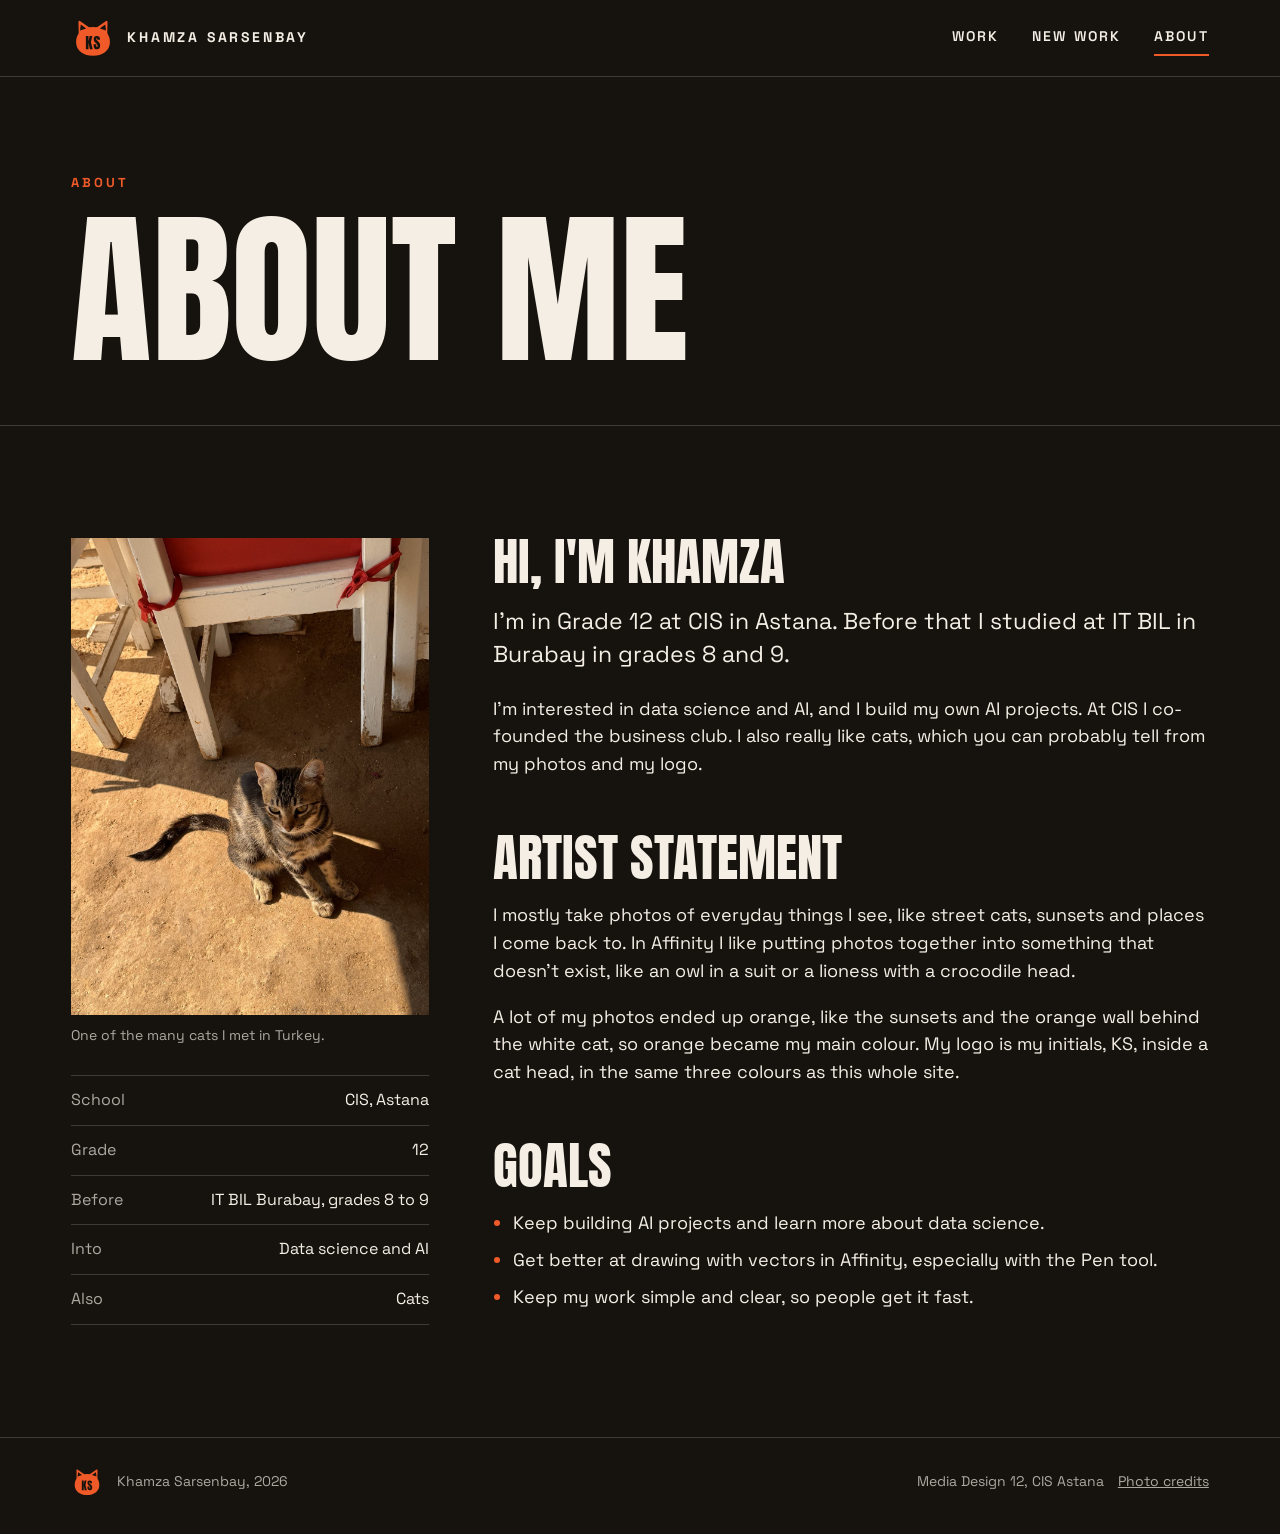
==== about.html @ 02a17161 "Personal branding website: Khamza Sarsenbay portfolio Co-Authored-By: Claude Opus 5.5 <noreply@anthr" ====
<!doctype html>
<html lang="en">
<head>
<meta charset="utf-8">
<meta name="viewport" content="width=device-width, initial-scale=1">
<title>About | Khamza Sarsenbay</title>
<meta name="description" content="About Khamza Sarsenbay.">
<link rel="icon" type="image/png" href="assets/logo/favicon-64.png">
<link rel="apple-touch-icon" href="assets/logo/apple-touch-icon.png">
<link rel="preload" href="assets/fonts/Anton-Regular.ttf" as="font" type="font/ttf" crossorigin>
<link rel="stylesheet" href="assets/style.css">
</head>
<body>
<header class="site-header">
  <div class="wrap">
    <a class="brand" href="index.html" aria-label="Khamza Sarsenbay, home"><img src="assets/logo/logo-primary.svg" alt="KS logo" width="44" height="44"><span>Khamza Sarsenbay</span></a>
    <nav class="nav" aria-label="Main"><a href="work.html">Work</a><a href="new-work.html">New work</a><a href="about.html" aria-current="page">About</a></nav>
  </div>
</header>
<main>

<section class="page-head">
  <div class="wrap">
    <p class="eyebrow">About</p>
    <h1>About me</h1>
  </div>
</section>
<section class="section about">
  <div class="wrap">
    <div>
      <img src="assets/img/ps-tabby.jpg" alt="A tabby kitten sitting in the sun next to a chair" loading="lazy">
      <p class="caption">One of the many cats I met in Turkey.</p>
      <ul class="facts" style="margin-top:28px">
        <li><span>School</span><span>CIS, Astana</span></li>
        <li><span>Grade</span><span>12</span></li>
        <li><span>Before</span><span>IT BIL Burabay, grades 8 to 9</span></li>
        <li><span>Into</span><span>Data science and AI</span></li>
        <li><span>Also</span><span>Cats</span></li>
      </ul>
    </div>
    <div>
      <div class="block">
        <h2>Hi, I'm Khamza</h2>
        <p class="lead">I'm in Grade 12 at CIS in Astana. Before that I studied at IT BIL in Burabay in grades 8 and 9.</p>
        <p>I'm interested in data science and AI, and I build my own AI projects. At CIS I co-founded the business club. I also really like cats, which you can probably tell from my photos and my logo.</p>
      </div>
      <div class="block">
        <h2>Artist statement</h2>
        <p>I mostly take photos of everyday things I see, like street cats, sunsets and places I come back to. In Affinity I like putting photos together into something that doesn't exist, like an owl in a suit or a lioness with a crocodile head.</p>
        <p>A lot of my photos ended up orange, like the sunsets and the orange wall behind the white cat, so orange became my main colour. My logo is my initials, KS, inside a cat head, in the same three colours as this whole site.</p>
      </div>
      <div class="block">
        <h2>Goals</h2>
        <ul>
          <li>Keep building AI projects and learn more about data science.</li>
          <li>Get better at drawing with vectors in Affinity, especially with the Pen tool.</li>
          <li>Keep my work simple and clear, so people get it fast.</li>
        </ul>
      </div>
    </div>
  </div>
</section>

</main>
<footer class="site-footer">
  <div class="wrap">
    <img src="assets/logo/logo-primary.svg" alt="" width="32" height="32">
    <span>Khamza Sarsenbay, 2026</span>
    <span class="spacer"></span>
    <span>Media Design 12, CIS Astana</span>
    <a href="credits.html">Photo credits</a>
  </div>
</footer>
</body>
</html>
---- assets/style.css ----
/* Khamza Sarsenbay - one stylesheet for every page.
   Brand: ink #16130F, sunset orange #F05A28, cream #F4EEE4. Fonts: Anton (titles), Space Grotesk (text). */

@font-face { font-family: "Anton"; src: url("fonts/Anton-Regular.ttf") format("truetype"); font-display: swap; }
@font-face { font-family: "Space Grotesk"; src: url("fonts/SpaceGrotesk.ttf") format("truetype"); font-weight: 300 700; font-display: swap; }

:root {
  --ink: #16130F;
  --ink-2: #221D18;
  --orange: #F05A28;
  --cream: #F4EEE4;
  --muted: rgba(244, 238, 228, .68);
  --line: rgba(244, 238, 228, .18);
  --gutter: clamp(16px, 4vw, 56px);
  --max: 1240px;
}

* { box-sizing: border-box; }
html { -webkit-text-size-adjust: 100%; }
body {
  margin: 0;
  background: var(--ink);
  color: var(--cream);
  font-family: "Space Grotesk", system-ui, sans-serif;
  font-size: 18px;
  line-height: 1.55;
}
img { max-width: 100%; height: auto; display: block; }
a { color: inherit; }
::selection { background: var(--orange); color: var(--ink); }

.wrap { max-width: var(--max); margin: 0 auto; padding: 0 var(--gutter); }

/* ---------- header ---------- */
.site-header { border-bottom: 1px solid var(--line); }
.site-header .wrap { display: flex; align-items: center; justify-content: space-between; gap: 16px; min-height: 76px; flex-wrap: wrap; }
.brand { display: flex; align-items: center; gap: 12px; text-decoration: none; }
.brand img { width: 44px; height: 44px; }
.brand span { font-weight: 700; font-size: 14px; letter-spacing: .2em; text-transform: uppercase; }
.nav { display: flex; gap: clamp(14px, 3vw, 32px); }
.nav a { text-decoration: none; font-weight: 600; font-size: 14px; letter-spacing: .16em; text-transform: uppercase; padding: 6px 0; border-bottom: 2px solid transparent; }
.nav a:hover { color: var(--orange); }
.nav a[aria-current="page"] { border-bottom-color: var(--orange); }

/* ---------- type ---------- */
h1, h2, h3, .display { font-family: "Anton", Impact, sans-serif; font-weight: 400; line-height: .95; margin: 0; text-transform: uppercase; }
h1 { font-size: clamp(64px, 13vw, 176px); }
h2 { font-size: clamp(40px, 6.4vw, 84px); }
h3 { font-size: clamp(28px, 3.4vw, 40px); line-height: 1; }
.eyebrow { font-weight: 700; font-size: 13px; letter-spacing: .22em; text-transform: uppercase; color: var(--orange); margin: 0 0 18px; }
.lead { font-size: clamp(19px, 2vw, 23px); line-height: 1.45; max-width: 34em; }
.muted { color: var(--muted); }
.accent { color: var(--orange); }
p { margin: 0 0 1em; }

/* ---------- buttons ---------- */
.btns { display: flex; flex-wrap: wrap; gap: 12px; margin-top: 28px; }
.btn { display: inline-block; text-decoration: none; font-weight: 700; font-size: 14px; letter-spacing: .14em; text-transform: uppercase;
       padding: 14px 22px; background: var(--orange); color: var(--ink); border: 2px solid var(--orange); }
.btn:hover { background: var(--cream); border-color: var(--cream); }
.btn.ghost { background: transparent; color: var(--cream); border-color: var(--line); }
.btn.ghost:hover { border-color: var(--orange); color: var(--orange); }

/* ---------- sections ---------- */
.section { padding: clamp(56px, 9vw, 112px) 0; }
.section + .section { border-top: 1px solid var(--line); }
.page-head { padding: clamp(48px, 8vw, 96px) 0 clamp(32px, 5vw, 56px); border-bottom: 1px solid var(--line); }
.page-head .lead { margin-top: 22px; }

/* home hero */
.hero .wrap { display: grid; grid-template-columns: 1.25fr .75fr; gap: clamp(28px, 5vw, 72px); align-items: end; }
.hero h1 .accent { display: block; }
.hero figure { margin: 0; }
.hero figcaption, .caption { font-size: 14px; color: var(--muted); margin-top: 10px; }

/* card grid */
.cards { display: grid; grid-template-columns: repeat(3, 1fr); gap: clamp(16px, 2.4vw, 32px); margin-top: 40px; }
.card { text-decoration: none; display: block; }
.card .thumb { aspect-ratio: 4 / 3; overflow: hidden; background: var(--ink-2); }
.card .thumb img { width: 100%; height: 100%; object-fit: cover; transition: transform .4s ease; }
.card:hover .thumb img { transform: scale(1.04); }
.card .num { font-family: "Anton"; color: var(--orange); font-size: 22px; margin-top: 14px; display: block; }
.card h3 { font-size: 26px; margin-top: 4px; }
.card p { font-size: 15px; color: var(--muted); margin: 6px 0 0; }

/* project blocks (work page) */
.project .wrap { display: grid; grid-template-columns: 5fr 7fr; gap: clamp(24px, 4vw, 64px); align-items: start; }
.project .text { position: sticky; top: 24px; }
.project .num { font-family: "Anton"; color: var(--orange); font-size: 28px; display: block; margin-bottom: 8px; }
.project h2 { margin-bottom: 20px; }
.project .tag { font-weight: 700; font-size: 12px; letter-spacing: .2em; text-transform: uppercase; color: var(--muted); margin-bottom: 18px; }
.media { display: grid; gap: 16px; }
.media.two { grid-template-columns: 1fr 1fr; }
.media.three { grid-template-columns: repeat(3, 1fr); }
.media.four { grid-template-columns: repeat(4, 1fr); }
.media figure { margin: 0; }
.media.four figure img { aspect-ratio: 3 / 4; object-fit: cover; width: 100%; }
.media a { display: block; }

/* new work */
.feature .wrap { display: grid; grid-template-columns: 7fr 5fr; gap: clamp(24px, 4vw, 64px); align-items: start; }
.feature img { box-shadow: 0 30px 80px rgba(0, 0, 0, .45); }
.swatches { display: flex; gap: 10px; margin: 18px 0 26px; flex-wrap: wrap; }
.swatch { display: flex; align-items: center; gap: 8px; font-size: 13px; color: var(--muted); }
.swatch i { width: 26px; height: 26px; border: 1px solid var(--line); display: inline-block; }

/* about */
.about .wrap { display: grid; grid-template-columns: 4fr 8fr; gap: clamp(24px, 5vw, 80px); }
.about h2 { font-size: clamp(32px, 4vw, 52px); margin-bottom: 18px; }
.about .block + .block { margin-top: 56px; }
.about ul { padding-left: 1.1em; margin: 0; }
.about li { margin-bottom: .5em; }
.about li::marker { color: var(--orange); }
.facts { list-style: none; padding: 0 !important; border-top: 1px solid var(--line); }
.facts li { display: flex; justify-content: space-between; gap: 16px; padding: 12px 0; border-bottom: 1px solid var(--line); margin: 0 !important; font-size: 16px; }
.facts li span:first-child { color: var(--muted); }

/* credits */
.credits { font-size: 15px; color: var(--muted); columns: 2; column-gap: 48px; padding-left: 1.1em; }
.credits li { break-inside: avoid; margin-bottom: 8px; }

/* footer */
.site-footer { border-top: 1px solid var(--line); padding: 28px 0 36px; font-size: 14px; color: var(--muted); }
.site-footer .wrap { display: flex; align-items: center; gap: 14px; flex-wrap: wrap; }
.site-footer img { width: 32px; height: 32px; }
.site-footer .spacer { flex: 1; }
.site-footer a { color: var(--muted); }
.site-footer a:hover { color: var(--orange); }

/* ---------- small screens ---------- */
@media (max-width: 900px) {
  .hero .wrap, .project .wrap, .feature .wrap, .about .wrap { grid-template-columns: 1fr; }
  .project .text { position: static; }
  .cards { grid-template-columns: 1fr 1fr; }
  .media.four { grid-template-columns: 1fr 1fr; }
  .credits { columns: 1; }
}
@media (max-width: 560px) {
  body { font-size: 17px; }
  .cards { grid-template-columns: 1fr; }
  .media.two, .media.three { grid-template-columns: 1fr; }
  .brand span { font-size: 12px; letter-spacing: .14em; }
  .nav a { font-size: 12px; letter-spacing: .1em; }
}
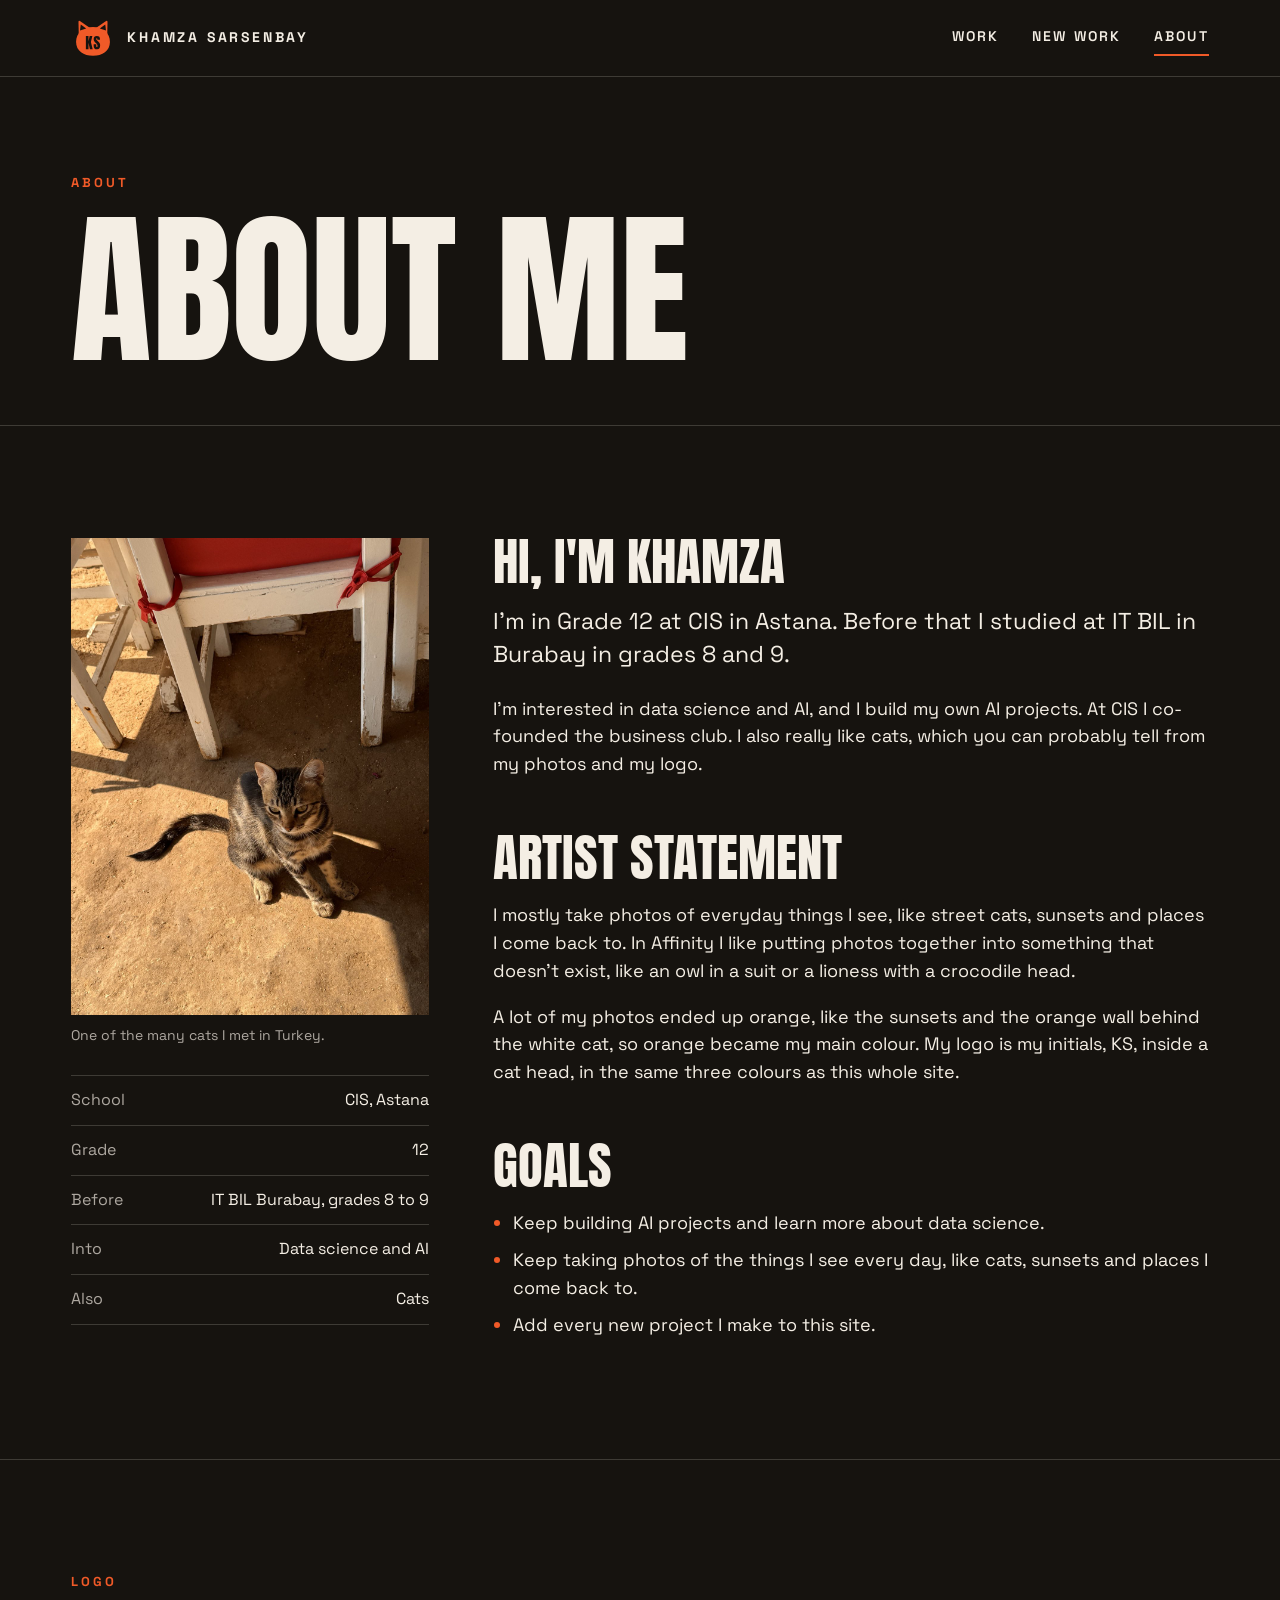
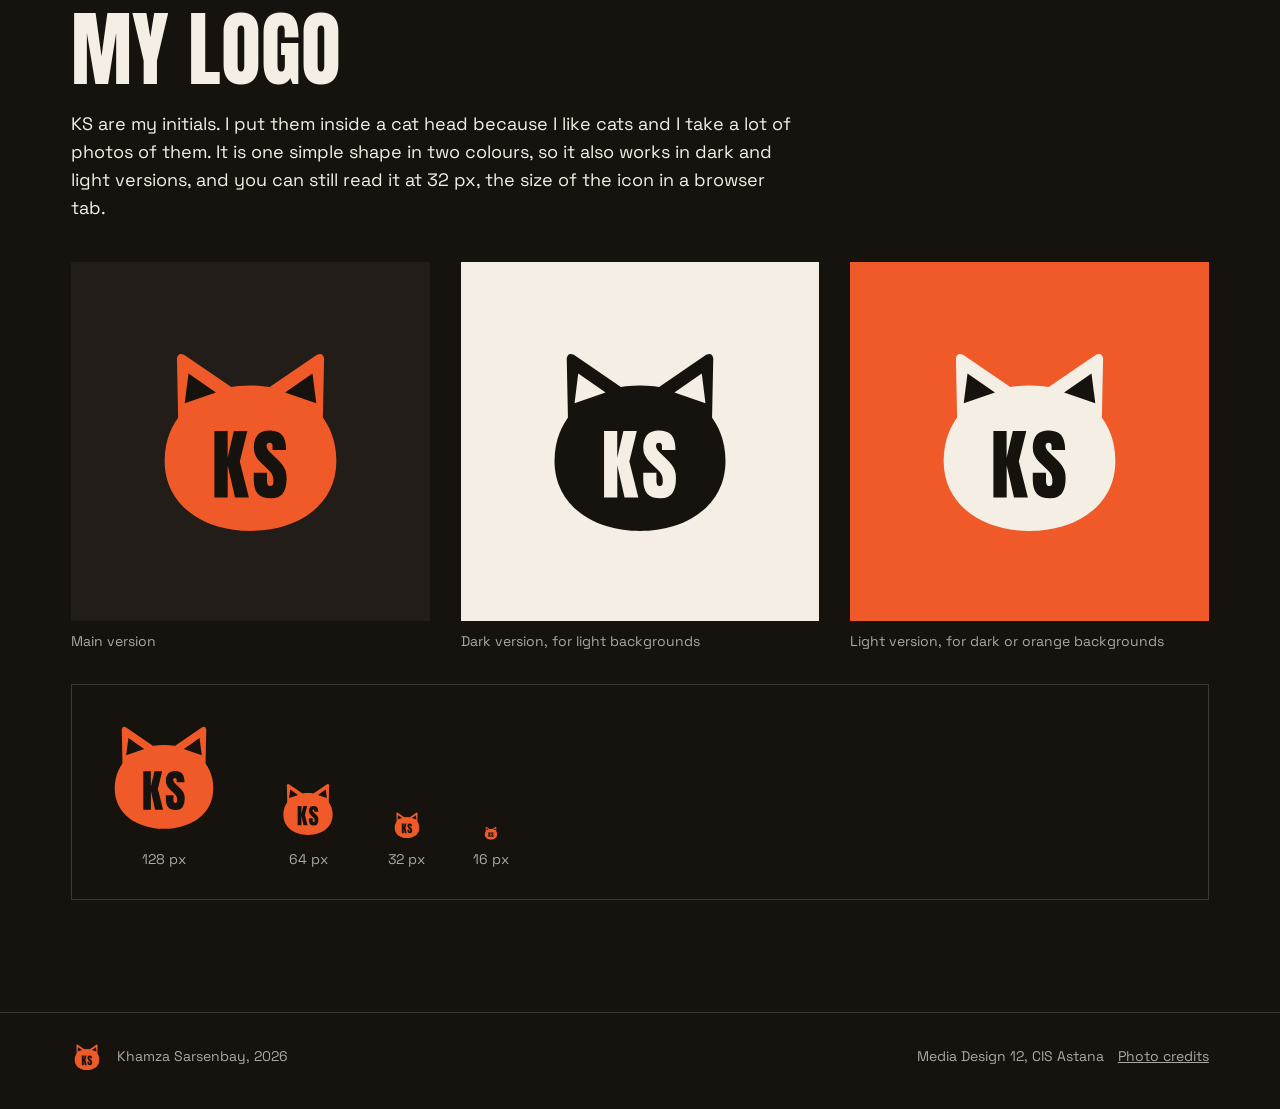
==== commit be53451e: "Blur face in Painting to Photo, add Portrait of an Artist and logo section, plainer goals Co-Authore" ====
--- a/about.html
+++ b/about.html
@@ -53,10 +53,28 @@
         <h2>Goals</h2>
         <ul>
           <li>Keep building AI projects and learn more about data science.</li>
-          <li>Get better at drawing with vectors in Affinity, especially with the Pen tool.</li>
-          <li>Keep my work simple and clear, so people get it fast.</li>
+          <li>Keep taking photos of the things I see every day, like cats, sunsets and places I come back to.</li>
+          <li>Add every new project I make to this site.</li>
         </ul>
       </div>
+    </div>
+  </div>
+</section>
+<section class="section logo-show">
+  <div class="wrap">
+    <p class="eyebrow">Logo</p>
+    <h2>My logo</h2>
+    <p class="intro">KS are my initials. I put them inside a cat head because I like cats and I take a lot of photos of them. It is one simple shape in two colours, so it also works in dark and light versions, and you can still read it at 32 px, the size of the icon in a browser tab.</p>
+    <div class="logo-grid">
+      <figure><div class="logo-tile"><img src="assets/logo/logo-primary.svg" alt="KS logo: an orange cat head with KS in dark letters"></div><figcaption class="caption">Main version</figcaption></figure>
+      <figure><div class="logo-tile cream"><img src="assets/logo/logo-dark.svg" alt="KS logo: a dark cat head with KS in cream letters"></div><figcaption class="caption">Dark version, for light backgrounds</figcaption></figure>
+      <figure><div class="logo-tile orange"><img src="assets/logo/logo-cream.svg" alt="KS logo: a cream cat head with KS in dark letters"></div><figcaption class="caption">Light version, for dark or orange backgrounds</figcaption></figure>
+    </div>
+    <div class="logo-sizes">
+      <div><img src="assets/logo/logo-primary.svg" alt="" width="128" height="128"><span class="caption">128 px</span></div>
+      <div><img src="assets/logo/logo-primary.svg" alt="" width="64" height="64"><span class="caption">64 px</span></div>
+      <div><img src="assets/logo/logo-primary.svg" alt="" width="32" height="32"><span class="caption">32 px</span></div>
+      <div><img src="assets/logo/logo-primary.svg" alt="" width="16" height="16"><span class="caption">16 px</span></div>
     </div>
   </div>
 </section>
--- a/assets/style.css
+++ b/assets/style.css
@@ -74,13 +74,13 @@
 .hero figcaption, .caption { font-size: 14px; color: var(--muted); margin-top: 10px; }
 
 /* card grid */
-.cards { display: grid; grid-template-columns: repeat(3, 1fr); gap: clamp(16px, 2.4vw, 32px); margin-top: 40px; }
+.cards { display: grid; grid-template-columns: repeat(4, 1fr); gap: clamp(16px, 2.4vw, 32px); margin-top: 40px; }
 .card { text-decoration: none; display: block; }
 .card .thumb { aspect-ratio: 4 / 3; overflow: hidden; background: var(--ink-2); }
 .card .thumb img { width: 100%; height: 100%; object-fit: cover; transition: transform .4s ease; }
 .card:hover .thumb img { transform: scale(1.04); }
 .card .num { font-family: "Anton"; color: var(--orange); font-size: 22px; margin-top: 14px; display: block; }
-.card h3 { font-size: 26px; margin-top: 4px; }
+.card h3 { font-size: 24px; margin-top: 4px; }
 .card p { font-size: 15px; color: var(--muted); margin: 6px 0 0; }
 
 /* project blocks (work page) */
@@ -115,6 +115,18 @@
 .facts li { display: flex; justify-content: space-between; gap: 16px; padding: 12px 0; border-bottom: 1px solid var(--line); margin: 0 !important; font-size: 16px; }
 .facts li span:first-child { color: var(--muted); }
 
+/* logo (about page) */
+.logo-show .intro { max-width: 40em; margin-top: 22px; }
+.logo-grid { display: grid; grid-template-columns: repeat(3, 1fr); gap: clamp(16px, 2.4vw, 32px); margin-top: 40px; }
+.logo-grid figure { margin: 0; }
+.logo-tile { aspect-ratio: 1 / 1; display: flex; align-items: center; justify-content: center; background: var(--ink-2); }
+.logo-tile img { width: 62%; }
+.logo-tile.cream { background: var(--cream); }
+.logo-tile.orange { background: var(--orange); }
+.logo-sizes { display: flex; align-items: flex-end; gap: clamp(20px, 4vw, 48px); flex-wrap: wrap; margin-top: 32px; padding: 28px; border: 1px solid var(--line); }
+.logo-sizes div { display: flex; flex-direction: column; align-items: center; gap: 8px; }
+.logo-sizes .caption { margin: 0; }
+
 /* credits */
 .credits { font-size: 15px; color: var(--muted); columns: 2; column-gap: 48px; padding-left: 1.1em; }
 .credits li { break-inside: avoid; margin-bottom: 8px; }
@@ -128,17 +140,19 @@
 .site-footer a:hover { color: var(--orange); }
 
 /* ---------- small screens ---------- */
+@media (max-width: 1100px) {
+  .cards { grid-template-columns: 1fr 1fr; }
+}
 @media (max-width: 900px) {
   .hero .wrap, .project .wrap, .feature .wrap, .about .wrap { grid-template-columns: 1fr; }
   .project .text { position: static; }
-  .cards { grid-template-columns: 1fr 1fr; }
   .media.four { grid-template-columns: 1fr 1fr; }
   .credits { columns: 1; }
 }
 @media (max-width: 560px) {
   body { font-size: 17px; }
   .cards { grid-template-columns: 1fr; }
-  .media.two, .media.three { grid-template-columns: 1fr; }
+  .media.two, .media.three, .logo-grid { grid-template-columns: 1fr; }
   .brand span { font-size: 12px; letter-spacing: .14em; }
   .nav a { font-size: 12px; letter-spacing: .1em; }
 }
